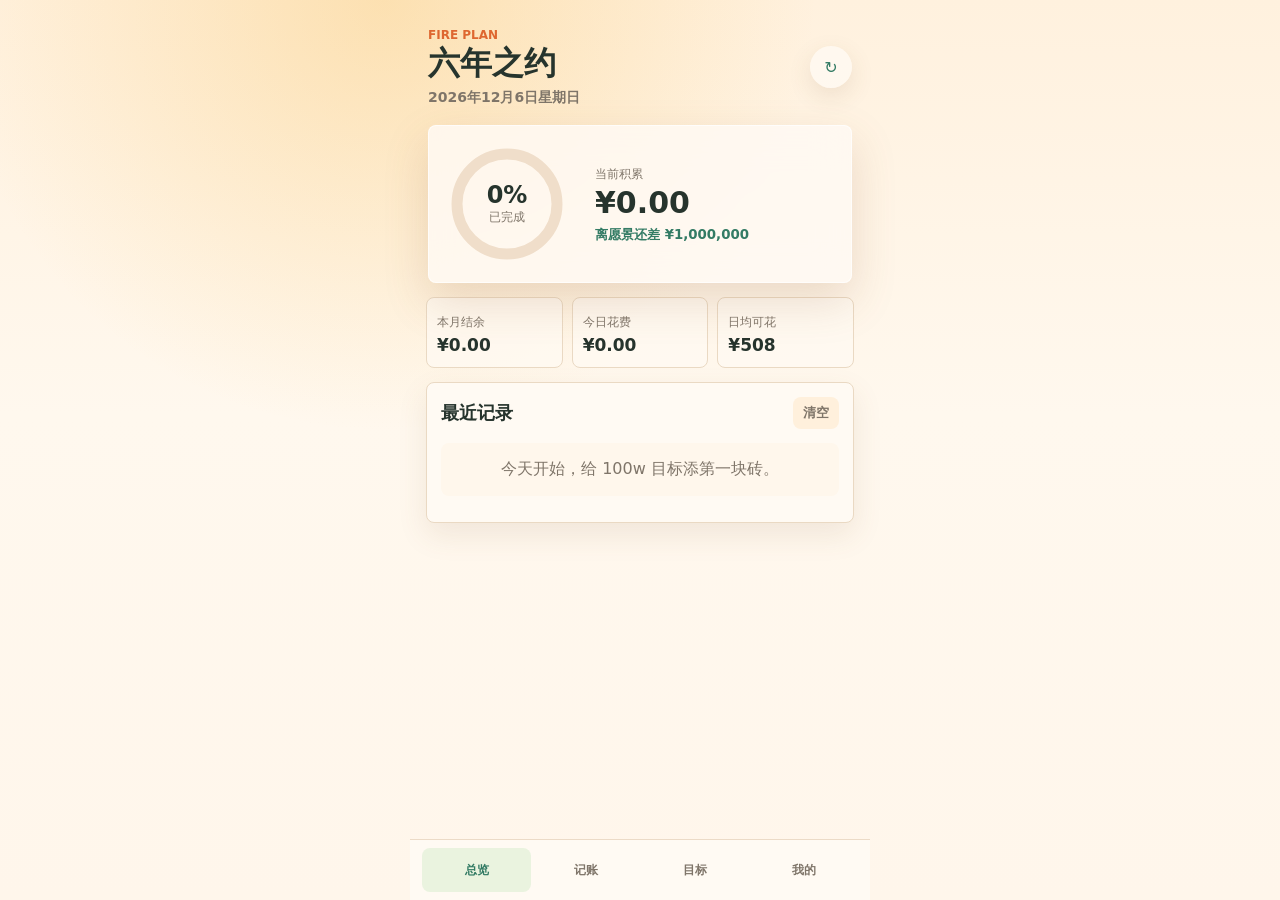
==== index.html @ 0a1e8b1b "Initial six year ledger app" ====
<!doctype html>
<html lang="zh-CN">
  <head>
    <meta charset="UTF-8" />
    <meta name="viewport" content="width=device-width, initial-scale=1.0" />
    <meta name="theme-color" content="#fff1de" />
    <meta name="apple-mobile-web-app-capable" content="yes" />
    <meta name="apple-mobile-web-app-title" content="六年之约" />
    <title>六年之约记账</title>
    <link rel="icon" href="data:image/svg+xml,%3Csvg xmlns='http://www.w3.org/2000/svg' viewBox='0 0 64 64'%3E%3Crect width='64' height='64' rx='14' fill='%23fff1de'/%3E%3Cpath d='M32 10c8 8 14 17 14 27a14 14 0 1 1-28 0c0-10 6-19 14-27Z' fill='%23f38b46'/%3E%3Cpath d='M32 22c5 5 8 10 8 16a8 8 0 1 1-16 0c0-6 3-11 8-16Z' fill='%23337b64'/%3E%3C/svg%3E" />
    <link rel="manifest" href="manifest.webmanifest" />
    <link rel="apple-touch-icon" href="icon.svg" />
    <link rel="stylesheet" href="styles.css?v=7" />
  </head>
  <body>
    <main class="app-shell">
      <section class="app-view active" data-view="home" aria-label="总览">
        <section class="hero" aria-label="FIRE 目标进度">
          <div class="hero-top">
            <div>
              <p class="eyebrow">FIRE PLAN</p>
              <h1>六年之约</h1>
              <p class="today-date" id="todayDate">今天</p>
            </div>
            <button class="icon-button" id="resetDemo" aria-label="重置示例数据" title="重置">
              ↻
            </button>
          </div>

          <div class="progress-card">
            <div class="progress-ring" aria-label="目标完成度">
              <svg viewBox="0 0 120 120" role="img">
                <circle class="ring-bg" cx="60" cy="60" r="50"></circle>
                <circle class="ring-fill" id="ringFill" cx="60" cy="60" r="50"></circle>
              </svg>
              <div class="ring-label">
                <strong id="progressPercent">0%</strong>
                <span>已完成</span>
              </div>
            </div>
            <div class="target-stats">
              <span>当前积累</span>
              <strong id="savedAmount">¥0</strong>
              <small id="targetHint">离愿景更近一点</small>
            </div>
          </div>
        </section>

        <section class="summary-grid" aria-label="本月概览">
          <article>
            <span>本月结余</span>
            <strong id="monthBalance">¥0</strong>
          </article>
          <article>
            <span>今日花费</span>
            <strong id="todayExpense">¥0</strong>
          </article>
          <article>
            <span>日均可花</span>
            <strong id="dailyBudget">¥0</strong>
          </article>
        </section>

        <section class="recent-section" aria-label="最近记录">
          <div class="section-title">
            <h2>最近记录</h2>
            <button id="clearEntries">清空</button>
          </div>
          <div class="empty-state" id="emptyState">今天开始，给 100w 目标添第一块砖。</div>
          <ul class="entry-list" id="entryList"></ul>
        </section>
      </section>

      <section class="app-view" data-view="entry" aria-label="记账">
        <header class="view-header">
          <p class="eyebrow">QUICK ENTRY</p>
          <h1>三秒记一笔</h1>
        </header>

        <section class="entry-panel" aria-label="快速记账">
          <div class="segmented" role="tablist" aria-label="类型">
            <button class="active" data-type="expense" role="tab" aria-selected="true">支出</button>
            <button data-type="income" role="tab" aria-selected="false">收入</button>
            <button data-type="saving" role="tab" aria-selected="false">存入</button>
          </div>

          <label class="amount-field">
            <span>金额</span>
            <input id="amountInput" inputmode="decimal" placeholder="0.00" autocomplete="off" />
          </label>

          <div class="quick-amounts" aria-label="常用金额">
            <button data-amount="12">¥12</button>
            <button data-amount="25">¥25</button>
            <button data-amount="38">¥38</button>
            <button data-amount="68">¥68</button>
          </div>

          <div class="category-grid" id="categoryGrid" aria-label="分类"></div>

          <label class="note-field">
            <span>备注</span>
            <input id="noteInput" placeholder="可选，比如 午饭 / 地铁 / 工资" autocomplete="off" />
          </label>

          <button class="primary-action" id="saveEntry">记一笔</button>
        </section>
      </section>

      <section class="app-view" data-view="goal" aria-label="目标">
        <header class="view-header">
          <p class="eyebrow">TARGET</p>
          <h1>六年之约</h1>
        </header>

        <section class="goal-panel">
          <div class="goal-row">
            <span>愿景锚点</span>
            <strong>¥1,000,000</strong>
          </div>
          <div class="goal-row">
            <span>剩余天数</span>
            <strong id="daysLeft">0 天</strong>
          </div>
          <div class="goal-row">
            <span>参考月节奏</span>
            <strong id="monthlyTarget">¥0</strong>
          </div>
          <div class="warm-meter" aria-label="目标进度条">
            <span id="goalMeter"></span>
          </div>
          <p id="goalSentence" class="goal-sentence">不是硬性任务，只是给未来一个温柔方向。</p>
        </section>

        <section class="analysis-panel" aria-label="消费分析">
          <div class="section-title">
            <h2>消费分析</h2>
            <button id="refreshAdvice">换一张</button>
          </div>
          <div class="analysis-grid">
            <article>
              <span>今日消费</span>
              <strong id="analysisToday">¥0</strong>
            </article>
            <article>
              <span>本月消费</span>
              <strong id="analysisMonth">¥0</strong>
            </article>
            <article>
              <span>今年消费</span>
              <strong id="analysisYear">¥0</strong>
            </article>
            <article>
              <span>本月日均</span>
              <strong id="analysisDailyAvg">¥0</strong>
            </article>
          </div>
          <div class="insight-strip">
            <span>主要花在</span>
            <strong id="topCategory">暂时没有</strong>
          </div>
          <div class="advice-card" aria-label="随机彩蛋建议">
            <span>今日小纸条</span>
            <p id="adviceText">先记几笔账，建议就会更懂你一点。</p>
          </div>
        </section>

        <section class="recent-section">
          <div class="section-title">
            <h2>存钱记录</h2>
          </div>
          <ul class="entry-list compact" id="savingList"></ul>
        </section>
      </section>

      <section class="app-view" data-view="profile" aria-label="我的">
        <header class="view-header">
          <p class="eyebrow">PROFILE</p>
          <h1>我的计划</h1>
        </header>

        <section class="profile-grid">
          <article>
            <span>计划名称</span>
            <strong>六年之约</strong>
          </article>
          <article>
            <span>开始日期</span>
            <strong>2026.04.26</strong>
          </article>
          <article>
            <span>数据位置</span>
            <strong>本机浏览器</strong>
          </article>
          <article>
            <span>备份状态</span>
            <strong id="syncStatus">本机离线可用</strong>
          </article>
        </section>

        <section class="recent-section">
          <div class="section-title">
            <h2>快捷操作</h2>
          </div>
          <label class="sync-field">
            <span>电脑同步地址</span>
            <input id="syncServerInput" placeholder="http://电脑IP:4174" autocomplete="off" />
          </label>
          <div class="action-list">
            <button id="backupNow">备份到电脑</button>
            <button id="restoreNow">从电脑恢复</button>
            <button id="profileAddSaving">快速存入 FIRE</button>
            <button id="profileResetDemo">恢复示例数据</button>
          </div>
        </section>
      </section>
    </main>

    <nav class="bottom-bar" aria-label="主要导航">
      <button class="active" data-view-target="home">总览</button>
      <button data-view-target="entry">记账</button>
      <button data-view-target="goal">目标</button>
      <button data-view-target="profile">我的</button>
    </nav>

    <script src="app.js?v=8"></script>
  </body>
</html>
---- styles.css ----
:root {
  color-scheme: light;
  --bg: #fff6eb;
  --surface: #fffaf3;
  --surface-strong: #fff1de;
  --ink: #26342d;
  --muted: #7f7569;
  --line: #ead9c3;
  --sun: #f38b46;
  --sun-deep: #de6730;
  --rose: #e86f75;
  --leaf: #337b64;
  --gold: #f7bd52;
  --shadow: 0 18px 45px rgba(142, 88, 45, 0.18);
  font-family:
    Inter, "SF Pro Display", "PingFang SC", "Microsoft YaHei", system-ui,
    sans-serif;
}

* {
  box-sizing: border-box;
}

html {
  background: var(--bg);
}

body {
  min-height: 100vh;
  margin: 0;
  color: var(--ink);
  background:
    radial-gradient(circle at 30% 0%, rgba(247, 189, 82, 0.32), transparent 34%),
    linear-gradient(180deg, #fff1de 0%, #fff8ee 46%, #fff6eb 100%);
}

button,
input {
  font: inherit;
}

button {
  border: 0;
  cursor: pointer;
  -webkit-tap-highlight-color: transparent;
}

.app-shell {
  width: min(100%, 460px);
  min-height: 100vh;
  margin: 0 auto;
  padding: 18px 16px 92px;
}

.app-view {
  display: none;
}

.app-view.active {
  display: block;
}

.view-header {
  padding: 10px 2px 18px;
}

.hero {
  padding: 10px 2px 0;
}

.hero-top,
.section-title {
  display: flex;
  align-items: center;
  justify-content: space-between;
  gap: 16px;
}

.eyebrow {
  margin: 0 0 4px;
  color: var(--sun-deep);
  font-size: 12px;
  font-weight: 800;
  letter-spacing: 0;
}

h1,
h2 {
  margin: 0;
  letter-spacing: 0;
}

h1 {
  font-size: 32px;
  line-height: 1.08;
}

.today-date {
  margin: 8px 0 0;
  color: var(--muted);
  font-size: 14px;
  font-weight: 700;
}

h2 {
  font-size: 18px;
}

.icon-button {
  display: grid;
  width: 42px;
  height: 42px;
  place-items: center;
  border-radius: 50%;
  color: var(--leaf);
  background: rgba(255, 250, 243, 0.82);
  box-shadow: 0 8px 24px rgba(116, 79, 43, 0.12);
}

.progress-card {
  display: grid;
  grid-template-columns: 132px 1fr;
  gap: 16px;
  align-items: center;
  margin-top: 18px;
  padding: 18px;
  border: 1px solid rgba(255, 255, 255, 0.7);
  border-radius: 8px;
  background: rgba(255, 250, 243, 0.84);
  box-shadow: var(--shadow);
  backdrop-filter: blur(18px);
}

.progress-ring {
  position: relative;
  width: 120px;
  height: 120px;
}

.progress-ring svg {
  width: 120px;
  height: 120px;
  transform: rotate(-90deg);
}

.progress-ring circle {
  fill: none;
  stroke-width: 11;
}

.ring-bg {
  stroke: #f0deca;
}

.ring-fill {
  stroke: var(--leaf);
  stroke-linecap: round;
  stroke-dasharray: 314;
  stroke-dashoffset: 314;
  transition: stroke-dashoffset 240ms ease;
}

.ring-label {
  position: absolute;
  inset: 0;
  display: grid;
  place-content: center;
  text-align: center;
}

.ring-label strong {
  font-size: 24px;
}

.ring-label span,
.target-stats span,
.summary-grid span,
.amount-field span,
.note-field span,
.sync-field span {
  color: var(--muted);
  font-size: 12px;
}

.target-stats strong {
  display: block;
  margin: 4px 0 6px;
  font-size: 30px;
  line-height: 1.05;
}

.target-stats small {
  color: var(--leaf);
  font-weight: 700;
}

.summary-grid {
  display: grid;
  grid-template-columns: repeat(3, 1fr);
  gap: 9px;
  margin: 14px 0;
}

.summary-grid article {
  min-width: 0;
  padding: 13px 10px;
  border: 1px solid var(--line);
  border-radius: 8px;
  background: rgba(255, 250, 243, 0.78);
}

.summary-grid strong {
  display: block;
  margin-top: 5px;
  font-size: 17px;
  line-height: 1.1;
  overflow-wrap: anywhere;
}

.entry-panel,
.recent-section,
.goal-panel,
.profile-grid,
.analysis-panel {
  padding: 14px;
  border: 1px solid var(--line);
  border-radius: 8px;
  background: var(--surface);
  box-shadow: 0 12px 30px rgba(127, 91, 55, 0.11);
}

.segmented {
  display: grid;
  grid-template-columns: repeat(3, 1fr);
  gap: 6px;
  padding: 4px;
  border-radius: 8px;
  background: var(--surface-strong);
}

.segmented button,
.quick-amounts button,
.category-grid button {
  min-height: 42px;
  border-radius: 8px;
  color: var(--ink);
  background: transparent;
  font-weight: 750;
}

.segmented button.active {
  color: #fff;
  background: var(--leaf);
  box-shadow: 0 8px 18px rgba(51, 123, 100, 0.22);
}

.amount-field,
.note-field,
.sync-field {
  display: grid;
  gap: 7px;
  margin-top: 14px;
}

.amount-field input,
.note-field input,
.sync-field input {
  width: 100%;
  min-height: 56px;
  padding: 0 14px;
  border: 1px solid var(--line);
  border-radius: 8px;
  outline: none;
  color: var(--ink);
  background: #fffdf9;
}

.amount-field input {
  font-size: 34px;
  font-weight: 850;
}

.amount-field input:focus,
.note-field input:focus,
.sync-field input:focus {
  border-color: var(--sun);
  box-shadow: 0 0 0 4px rgba(243, 139, 70, 0.16);
}

.quick-amounts {
  display: grid;
  grid-template-columns: repeat(4, 1fr);
  gap: 8px;
  margin-top: 10px;
}

.quick-amounts button {
  color: var(--sun-deep);
  background: #fff0dc;
}

.category-grid {
  display: grid;
  grid-template-columns: repeat(4, 1fr);
  gap: 8px;
  margin-top: 12px;
}

.category-grid button {
  display: grid;
  min-height: 68px;
  place-items: center;
  padding: 8px 4px;
  border: 1px solid transparent;
  background: #fff7ec;
}

.category-grid button.active {
  border-color: var(--sun);
  color: var(--sun-deep);
  background: #ffe7ca;
}

.category-grid i {
  display: block;
  font-style: normal;
  font-size: 22px;
}

.category-grid span {
  font-size: 12px;
  font-weight: 760;
}

.primary-action {
  width: 100%;
  min-height: 56px;
  margin-top: 14px;
  border-radius: 8px;
  color: #fff;
  background: linear-gradient(135deg, var(--sun), var(--rose));
  font-size: 17px;
  font-weight: 850;
  box-shadow: 0 12px 24px rgba(232, 111, 117, 0.28);
}

.recent-section {
  margin-top: 14px;
}

.analysis-panel {
  display: grid;
  gap: 12px;
  margin-top: 14px;
}

.analysis-grid {
  display: grid;
  grid-template-columns: repeat(2, 1fr);
  gap: 9px;
}

.analysis-grid article {
  min-width: 0;
  padding: 12px;
  border-radius: 8px;
  background: #fff7ec;
}

.analysis-grid span,
.advice-card span,
.insight-strip span {
  color: var(--muted);
  font-size: 12px;
}

.analysis-grid strong {
  display: block;
  margin-top: 6px;
  font-size: 19px;
  line-height: 1.1;
  overflow-wrap: anywhere;
}

.insight-strip {
  display: flex;
  align-items: center;
  justify-content: space-between;
  gap: 12px;
  min-height: 48px;
  padding: 10px 12px;
  border-radius: 8px;
  background: #eaf3df;
}

.insight-strip strong {
  color: var(--leaf);
  text-align: right;
}

.advice-card {
  padding: 14px;
  border-radius: 8px;
  background:
    linear-gradient(135deg, rgba(247, 189, 82, 0.28), rgba(232, 111, 117, 0.14)),
    #fff8ef;
}

.advice-card p {
  margin: 7px 0 0;
  color: var(--ink);
  font-size: 15px;
  font-weight: 720;
  line-height: 1.55;
}

.goal-panel {
  display: grid;
  gap: 12px;
}

.goal-row,
.profile-grid article {
  display: flex;
  align-items: center;
  justify-content: space-between;
  gap: 12px;
  min-height: 48px;
  padding: 10px 0;
  border-bottom: 1px solid var(--line);
}

.goal-row:last-of-type,
.profile-grid article:last-child {
  border-bottom: 0;
}

.goal-row span,
.profile-grid span {
  color: var(--muted);
  font-size: 13px;
}

.goal-row strong,
.profile-grid strong {
  text-align: right;
  font-size: 17px;
}

.warm-meter {
  width: 100%;
  height: 13px;
  overflow: hidden;
  border-radius: 999px;
  background: #f0deca;
}

.warm-meter span {
  display: block;
  width: 0%;
  height: 100%;
  border-radius: inherit;
  background: linear-gradient(90deg, var(--leaf), var(--gold), var(--sun));
  transition: width 240ms ease;
}

.goal-sentence {
  margin: 0;
  color: var(--leaf);
  font-size: 14px;
  font-weight: 750;
  line-height: 1.5;
}

.profile-grid {
  display: grid;
  gap: 0;
}

.action-list {
  display: grid;
  gap: 10px;
  margin-top: 12px;
}

.action-list button {
  width: 100%;
  min-height: 48px;
  border-radius: 8px;
  color: var(--ink);
  background: #fff0dc;
  font-weight: 800;
}

.action-list button:first-child {
  color: #fff;
  background: var(--leaf);
}

.action-list button:nth-child(2) {
  color: var(--leaf);
  background: #eaf3df;
}

.section-title button {
  padding: 7px 10px;
  border-radius: 8px;
  color: var(--muted);
  background: #fff0dc;
  font-size: 13px;
  font-weight: 750;
}

.empty-state {
  margin-top: 14px;
  padding: 16px;
  border-radius: 8px;
  color: var(--muted);
  background: #fff7ec;
  text-align: center;
}

.entry-list {
  display: grid;
  gap: 8px;
  margin: 12px 0 0;
  padding: 0;
  list-style: none;
}

.entry-list li {
  display: grid;
  grid-template-columns: 42px 1fr auto;
  gap: 10px;
  align-items: center;
  padding: 10px;
  border-radius: 8px;
  background: #fff8ef;
}

.entry-list.compact li {
  grid-template-columns: 42px 1fr auto;
}

.plain-row {
  display: block !important;
  padding: 16px !important;
  color: var(--muted);
  text-align: center;
}

.entry-icon {
  display: grid;
  width: 42px;
  height: 42px;
  place-items: center;
  border-radius: 8px;
  background: #ffe7ca;
  font-size: 21px;
}

.entry-meta {
  min-width: 0;
}

.entry-meta strong,
.entry-meta span {
  display: block;
  overflow: hidden;
  text-overflow: ellipsis;
  white-space: nowrap;
}

.entry-meta span {
  color: var(--muted);
  font-size: 12px;
}

.entry-amount {
  font-weight: 850;
}

.entry-amount.income,
.entry-amount.saving {
  color: var(--leaf);
}

.entry-amount.expense {
  color: var(--rose);
}

.bottom-bar {
  position: fixed;
  right: 0;
  bottom: 0;
  left: 0;
  display: grid;
  grid-template-columns: repeat(4, 1fr);
  width: min(100%, 460px);
  margin: 0 auto;
  padding: 8px 12px max(8px, env(safe-area-inset-bottom));
  border-top: 1px solid rgba(234, 217, 195, 0.9);
  background: rgba(255, 250, 243, 0.92);
  backdrop-filter: blur(18px);
}

.bottom-bar button {
  min-height: 44px;
  border-radius: 8px;
  color: var(--muted);
  background: transparent;
  font-size: 12px;
  font-weight: 800;
}

.bottom-bar button.active {
  color: var(--leaf);
  background: #eaf3df;
}

@media (max-width: 360px) {
  .app-shell {
    padding-inline: 12px;
  }

  .progress-card {
    grid-template-columns: 112px 1fr;
    padding: 14px;
  }

  .progress-ring,
  .progress-ring svg {
    width: 104px;
    height: 104px;
  }

  .category-grid {
    grid-template-columns: repeat(3, 1fr);
  }
}
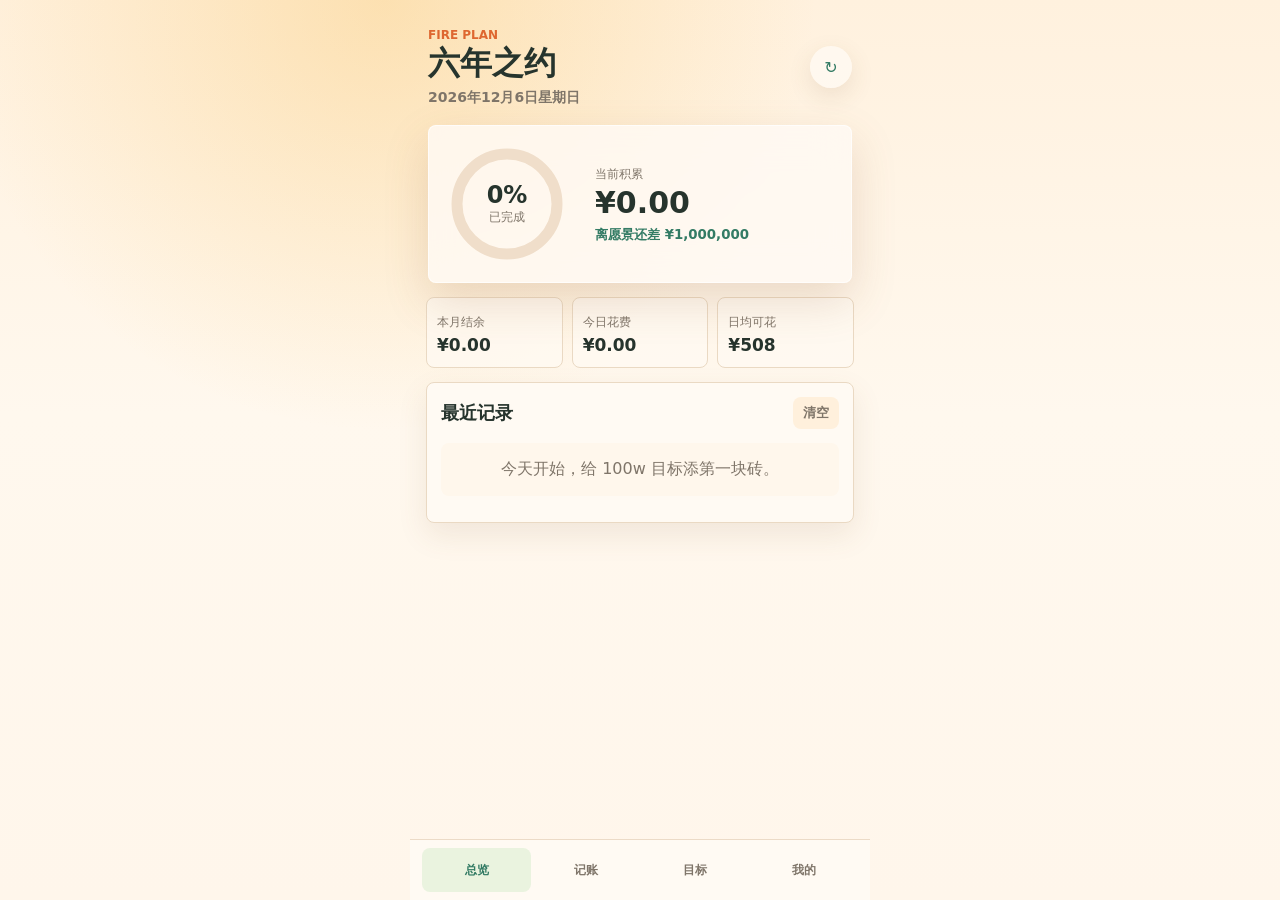
==== commit 672b7876: "Fix backup restore semantics" ====
--- a/index.html
+++ b/index.html
@@ -10,7 +10,7 @@
     <link rel="icon" href="data:image/svg+xml,%3Csvg xmlns='http://www.w3.org/2000/svg' viewBox='0 0 64 64'%3E%3Crect width='64' height='64' rx='14' fill='%23fff1de'/%3E%3Cpath d='M32 10c8 8 14 17 14 27a14 14 0 1 1-28 0c0-10 6-19 14-27Z' fill='%23f38b46'/%3E%3Cpath d='M32 22c5 5 8 10 8 16a8 8 0 1 1-16 0c0-6 3-11 8-16Z' fill='%23337b64'/%3E%3C/svg%3E" />
     <link rel="manifest" href="manifest.webmanifest" />
     <link rel="apple-touch-icon" href="icon.svg" />
-    <link rel="stylesheet" href="styles.css?v=7" />
+    <link rel="stylesheet" href="styles.css?v=8" />
   </head>
   <body>
     <main class="app-shell">
@@ -223,6 +223,6 @@
       <button data-view-target="profile">我的</button>
     </nav>
 
-    <script src="app.js?v=8"></script>
+    <script src="app.js?v=9"></script>
   </body>
 </html>
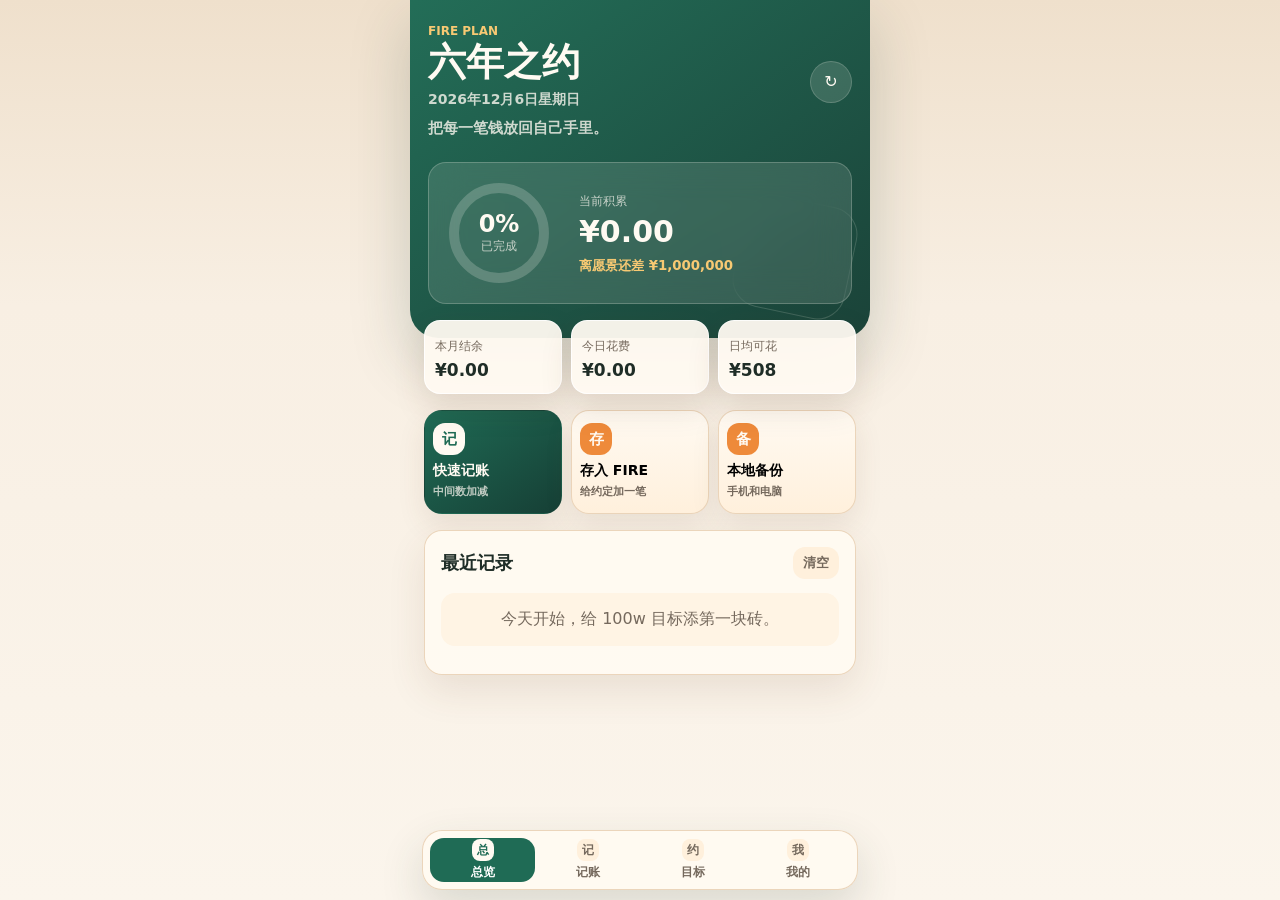
==== commit d2328e0c: "Improve mobile ledger UI with pro design skill" ====
--- a/index.html
+++ b/index.html
@@ -10,7 +10,7 @@
     <link rel="icon" href="data:image/svg+xml,%3Csvg xmlns='http://www.w3.org/2000/svg' viewBox='0 0 64 64'%3E%3Crect width='64' height='64' rx='14' fill='%23fff1de'/%3E%3Cpath d='M32 10c8 8 14 17 14 27a14 14 0 1 1-28 0c0-10 6-19 14-27Z' fill='%23f38b46'/%3E%3Cpath d='M32 22c5 5 8 10 8 16a8 8 0 1 1-16 0c0-6 3-11 8-16Z' fill='%23337b64'/%3E%3C/svg%3E" />
     <link rel="manifest" href="manifest.webmanifest" />
     <link rel="apple-touch-icon" href="icon.svg" />
-    <link rel="stylesheet" href="styles.css?v=8" />
+    <link rel="stylesheet" href="styles.css?v=14" />
   </head>
   <body>
     <main class="app-shell">
@@ -21,6 +21,7 @@
               <p class="eyebrow">FIRE PLAN</p>
               <h1>六年之约</h1>
               <p class="today-date" id="todayDate">今天</p>
+              <p class="hero-note">把每一笔钱放回自己手里。</p>
             </div>
             <button class="icon-button" id="resetDemo" aria-label="重置示例数据" title="重置">
               ↻
@@ -61,6 +62,24 @@
           </article>
         </section>
 
+        <section class="quick-dock" aria-label="快捷操作">
+          <button data-quick-view="entry">
+            <span>记</span>
+            <strong>快速记账</strong>
+            <small>中间数加减</small>
+          </button>
+          <button data-quick-saving>
+            <span>存</span>
+            <strong>存入 FIRE</strong>
+            <small>给约定加一笔</small>
+          </button>
+          <button data-quick-view="profile">
+            <span>备</span>
+            <strong>本地备份</strong>
+            <small>手机和电脑</small>
+          </button>
+        </section>
+
         <section class="recent-section" aria-label="最近记录">
           <div class="section-title">
             <h2>最近记录</h2>
@@ -75,6 +94,7 @@
         <header class="view-header">
           <p class="eyebrow">QUICK ENTRY</p>
           <h1>三秒记一笔</h1>
+          <p class="view-subtitle">先选大概金额，再用加减微调。</p>
         </header>
 
         <section class="entry-panel" aria-label="快速记账">
@@ -89,14 +109,45 @@
             <input id="amountInput" inputmode="decimal" placeholder="0.00" autocomplete="off" />
           </label>
 
-          <div class="quick-amounts" aria-label="常用金额">
-            <button data-amount="12">¥12</button>
-            <button data-amount="25">¥25</button>
-            <button data-amount="38">¥38</button>
-            <button data-amount="68">¥68</button>
-          </div>
-
-          <div class="category-grid" id="categoryGrid" aria-label="分类"></div>
+          <div class="amount-picker" aria-label="金额选择">
+            <div class="amount-preview-card">
+              <span>本次金额</span>
+              <strong id="amountPreview">¥0</strong>
+            </div>
+            <div class="amount-base">
+              <span>中间数</span>
+              <div class="quick-amounts" aria-label="常用金额">
+                <button data-amount="10">¥10</button>
+                <button data-amount="20">¥20</button>
+                <button data-amount="30">¥30</button>
+                <button data-amount="50">¥50</button>
+                <button data-amount="100">¥100</button>
+                <button data-amount="200">¥200</button>
+              </div>
+            </div>
+            <div class="amount-stepper" aria-label="金额微调">
+              <button data-delta="-10">-10</button>
+              <button data-delta="-1">-1</button>
+              <span>微调</span>
+              <button data-delta="1">+1</button>
+              <button data-delta="10">+10</button>
+            </div>
+          </div>
+
+          <div class="category-block">
+            <span class="field-caption">一级分类</span>
+            <div class="category-grid" id="categoryGrid" aria-label="一级分类"></div>
+          </div>
+          <div class="category-block">
+            <span class="field-caption">二级分类</span>
+            <div class="subcategory-grid" id="subcategoryGrid" aria-label="二级分类"></div>
+          </div>
+          <div class="custom-category-wrap" id="customCategoryWrap" hidden>
+            <label class="note-field">
+              <span>自定义分类</span>
+              <input id="customCategoryInput" placeholder="比如 夜宵 / 宠物 / 数码配件" autocomplete="off" />
+            </label>
+          </div>
 
           <label class="note-field">
             <span>备注</span>
@@ -158,6 +209,26 @@
           <div class="insight-strip">
             <span>主要花在</span>
             <strong id="topCategory">暂时没有</strong>
+          </div>
+          <div class="analysis-list" aria-label="月度重点">
+            <article>
+              <span>本月最大一笔</span>
+              <strong id="largestExpense">暂无</strong>
+            </article>
+            <article>
+              <span>最高频消费</span>
+              <strong id="frequentCategory">暂无</strong>
+            </article>
+            <article>
+              <span>消费次数</span>
+              <strong id="expenseCount">0 次</strong>
+            </article>
+          </div>
+          <div class="chart-panel" aria-label="分类花费排行">
+            <div class="section-title compact-title">
+              <h2>分类排行</h2>
+            </div>
+            <div class="bar-list" id="categoryBars"></div>
           </div>
           <div class="advice-card" aria-label="随机彩蛋建议">
             <span>今日小纸条</span>
@@ -217,12 +288,12 @@
     </main>
 
     <nav class="bottom-bar" aria-label="主要导航">
-      <button class="active" data-view-target="home">总览</button>
-      <button data-view-target="entry">记账</button>
-      <button data-view-target="goal">目标</button>
-      <button data-view-target="profile">我的</button>
+      <button class="active" data-view-target="home"><span>总</span>总览</button>
+      <button data-view-target="entry"><span>记</span>记账</button>
+      <button data-view-target="goal"><span>约</span>目标</button>
+      <button data-view-target="profile"><span>我</span>我的</button>
     </nav>
 
-    <script src="app.js?v=9"></script>
+    <script src="app.js?v=14"></script>
   </body>
 </html>
--- a/styles.css
+++ b/styles.css
@@ -1,110 +1,94 @@
 :root {
   color-scheme: light;
-  --bg: #fff6eb;
-  --surface: #fffaf3;
-  --surface-strong: #fff1de;
-  --ink: #26342d;
-  --muted: #7f7569;
-  --line: #ead9c3;
-  --sun: #f38b46;
-  --sun-deep: #de6730;
-  --rose: #e86f75;
-  --leaf: #337b64;
-  --gold: #f7bd52;
-  --shadow: 0 18px 45px rgba(142, 88, 45, 0.18);
-  font-family:
-    Inter, "SF Pro Display", "PingFang SC", "Microsoft YaHei", system-ui,
-    sans-serif;
-}
-
-* {
-  box-sizing: border-box;
-}
-
-html {
-  background: var(--bg);
-}
-
+  --bg: #f7efe3;
+  --surface: #fffaf2;
+  --surface-strong: #fce7c8;
+  --surface-soft: #fff4e4;
+  --ink: #1f2d27;
+  --muted: #75695d;
+  --line: #ead3b8;
+  --sun: #ee8a3a;
+  --sun-deep: #c75d2b;
+  --rose: #d96770;
+  --leaf: #1f6b55;
+  --leaf-dark: #163f35;
+  --gold: #f1b84e;
+  --shadow: 0 18px 45px rgba(98, 64, 36, 0.16);
+  --shadow-strong: 0 24px 60px rgba(42, 67, 54, 0.22);
+  font-family: Inter, "SF Pro Display", "PingFang SC", "Microsoft YaHei", system-ui, sans-serif;
+}
+
+* { box-sizing: border-box; }
+html { background: var(--bg); scroll-behavior: smooth; }
 body {
   min-height: 100vh;
   margin: 0;
   color: var(--ink);
-  background:
-    radial-gradient(circle at 30% 0%, rgba(247, 189, 82, 0.32), transparent 34%),
-    linear-gradient(180deg, #fff1de 0%, #fff8ee 46%, #fff6eb 100%);
-}
-
-button,
-input {
-  font: inherit;
-}
-
+  background: linear-gradient(180deg, #efe0cc 0%, #f8efe3 34%, #fbf5ec 100%);
+  overflow-x: hidden;
+}
+button, input { font: inherit; }
 button {
   border: 0;
   cursor: pointer;
   -webkit-tap-highlight-color: transparent;
+  transition: background-color 180ms ease, border-color 180ms ease, color 180ms ease, box-shadow 180ms ease;
 }
 
 .app-shell {
   width: min(100%, 460px);
   min-height: 100vh;
   margin: 0 auto;
-  padding: 18px 16px 92px;
-}
-
-.app-view {
-  display: none;
-}
-
-.app-view.active {
-  display: block;
-}
-
-.view-header {
-  padding: 10px 2px 18px;
-}
+  padding: 0 14px 96px;
+}
+.app-view { display: none; }
+.app-view.active { display: block; }
 
 .hero {
-  padding: 10px 2px 0;
-}
-
-.hero-top,
-.section-title {
+  position: relative;
+  margin: 0 -14px;
+  padding: 24px 18px 34px;
+  overflow: hidden;
+  color: #fffaf2;
+  background: linear-gradient(145deg, rgba(31, 107, 85, 0.98), rgba(22, 63, 53, 0.98));
+  border-radius: 0 0 28px 28px;
+  box-shadow: var(--shadow-strong);
+}
+.hero::after {
+  content: "";
+  position: absolute;
+  right: 18px;
+  bottom: 24px;
+  width: 112px;
+  height: 112px;
+  border: 1px solid rgba(255, 250, 242, 0.16);
+  border-radius: 28px;
+  transform: rotate(12deg);
+  pointer-events: none;
+}
+.hero-top, .section-title {
   display: flex;
   align-items: center;
   justify-content: space-between;
   gap: 16px;
 }
-
 .eyebrow {
   margin: 0 0 4px;
   color: var(--sun-deep);
   font-size: 12px;
-  font-weight: 800;
+  font-weight: 900;
   letter-spacing: 0;
 }
-
-h1,
-h2 {
-  margin: 0;
-  letter-spacing: 0;
-}
-
-h1 {
-  font-size: 32px;
-  line-height: 1.08;
-}
-
-.today-date {
-  margin: 8px 0 0;
-  color: var(--muted);
-  font-size: 14px;
-  font-weight: 700;
-}
-
-h2 {
-  font-size: 18px;
-}
+.hero .eyebrow { color: #f7c973; }
+h1, h2 { margin: 0; letter-spacing: 0; }
+h1 { font-size: 32px; line-height: 1.08; }
+h2 { font-size: 18px; }
+.hero h1 { color: #fffaf2; font-size: 38px; }
+.today-date { margin: 8px 0 0; color: var(--muted); font-size: 14px; font-weight: 700; }
+.hero .today-date, .hero-note { color: rgba(255, 250, 242, 0.78); }
+.hero-note { margin: 8px 0 0; font-size: 15px; font-weight: 700; line-height: 1.5; }
+.view-header { padding: 24px 4px 18px; }
+.view-subtitle { margin: 8px 0 0; color: var(--muted); font-size: 14px; line-height: 1.5; }
 
 .icon-button {
   display: grid;
@@ -116,525 +100,288 @@
   background: rgba(255, 250, 243, 0.82);
   box-shadow: 0 8px 24px rgba(116, 79, 43, 0.12);
 }
+.hero .icon-button {
+  color: #fffaf2;
+  background: rgba(255, 250, 242, 0.14);
+  border: 1px solid rgba(255, 250, 242, 0.18);
+  box-shadow: none;
+}
 
 .progress-card {
-  display: grid;
-  grid-template-columns: 132px 1fr;
+  position: relative;
+  z-index: 1;
+  display: grid;
+  grid-template-columns: 118px 1fr;
   gap: 16px;
   align-items: center;
-  margin-top: 18px;
-  padding: 18px;
-  border: 1px solid rgba(255, 255, 255, 0.7);
-  border-radius: 8px;
-  background: rgba(255, 250, 243, 0.84);
-  box-shadow: var(--shadow);
+  margin-top: 22px;
+  padding: 16px;
+  border: 1px solid rgba(255, 250, 242, 0.22);
+  border-radius: 18px;
+  background: rgba(255, 250, 242, 0.12);
   backdrop-filter: blur(18px);
 }
-
-.progress-ring {
-  position: relative;
-  width: 120px;
-  height: 120px;
-}
-
-.progress-ring svg {
-  width: 120px;
-  height: 120px;
-  transform: rotate(-90deg);
-}
-
-.progress-ring circle {
-  fill: none;
-  stroke-width: 11;
-}
-
-.ring-bg {
-  stroke: #f0deca;
-}
-
-.ring-fill {
-  stroke: var(--leaf);
-  stroke-linecap: round;
-  stroke-dasharray: 314;
-  stroke-dashoffset: 314;
-  transition: stroke-dashoffset 240ms ease;
-}
-
-.ring-label {
-  position: absolute;
-  inset: 0;
-  display: grid;
-  place-content: center;
-  text-align: center;
-}
-
-.ring-label strong {
-  font-size: 24px;
-}
-
-.ring-label span,
-.target-stats span,
-.summary-grid span,
-.amount-field span,
-.note-field span,
-.sync-field span {
-  color: var(--muted);
-  font-size: 12px;
-}
-
-.target-stats strong {
-  display: block;
-  margin: 4px 0 6px;
-  font-size: 30px;
-  line-height: 1.05;
-}
-
-.target-stats small {
-  color: var(--leaf);
-  font-weight: 700;
-}
+.progress-ring { position: relative; width: 108px; height: 108px; }
+.progress-ring svg { width: 108px; height: 108px; transform: rotate(-90deg); }
+.progress-ring circle { fill: none; stroke-width: 11; }
+.ring-bg { stroke: rgba(255, 250, 242, 0.2); }
+.ring-fill { stroke: var(--gold); stroke-linecap: round; stroke-dasharray: 314; stroke-dashoffset: 314; transition: stroke-dashoffset 240ms ease; }
+.ring-label { position: absolute; inset: 0; display: grid; place-content: center; text-align: center; }
+.ring-label strong { color: #fffaf2; font-size: 24px; }
+.ring-label span, .target-stats span { color: rgba(255, 250, 242, 0.72); font-size: 12px; }
+.target-stats strong { display: block; margin: 6px 0 8px; color: #fffaf2; font-size: 30px; line-height: 1.05; }
+.target-stats small { color: #f7c973; font-weight: 900; }
 
 .summary-grid {
-  display: grid;
-  grid-template-columns: repeat(3, 1fr);
+  position: relative;
+  z-index: 2;
+  display: grid;
+  grid-template-columns: repeat(3, minmax(0, 1fr));
   gap: 9px;
-  margin: 14px 0;
-}
-
+  margin: -18px 0 16px;
+}
 .summary-grid article {
   min-width: 0;
-  padding: 13px 10px;
-  border: 1px solid var(--line);
-  border-radius: 8px;
-  background: rgba(255, 250, 243, 0.78);
-}
-
-.summary-grid strong {
-  display: block;
-  margin-top: 5px;
-  font-size: 17px;
+  padding: 14px 10px;
+  border: 1px solid rgba(255, 255, 255, 0.8);
+  border-radius: 16px;
+  background: rgba(255, 250, 242, 0.95);
+  box-shadow: 0 14px 32px rgba(98, 64, 36, 0.13);
+}
+.summary-grid span, .amount-field span, .note-field span, .sync-field span, .field-caption, .amount-base span { color: var(--muted); font-size: 12px; }
+.summary-grid strong { display: block; margin-top: 6px; font-size: 17px; line-height: 1.1; overflow-wrap: anywhere; }
+
+.quick-dock {
+  display: grid;
+  grid-template-columns: repeat(3, minmax(0, 1fr));
+  gap: 9px;
+  margin: 0 0 16px;
+}
+.quick-dock button {
+  display: grid;
+  gap: 5px;
+  min-width: 0;
+  min-height: 104px;
+  padding: 12px 8px;
+  border: 1px solid rgba(234, 211, 184, 0.95);
+  border-radius: 18px;
+  text-align: left;
+  background: linear-gradient(180deg, #fffaf2, #fff0dc);
+  box-shadow: 0 12px 28px rgba(98, 64, 36, 0.1);
+}
+.quick-dock button:first-child {
+  color: #fffaf2;
+  border-color: transparent;
+  background: linear-gradient(145deg, var(--leaf), var(--leaf-dark));
+}
+.quick-dock span {
+  display: grid;
+  width: 32px;
+  height: 32px;
+  place-items: center;
+  border-radius: 12px;
+  color: #fffaf2;
+  background: var(--sun);
+  font-size: 15px;
+  font-weight: 950;
+}
+.quick-dock button:first-child span {
+  color: var(--leaf);
+  background: #fffaf2;
+}
+.quick-dock strong {
+  font-size: 14px;
   line-height: 1.1;
-  overflow-wrap: anywhere;
-}
-
-.entry-panel,
-.recent-section,
-.goal-panel,
-.profile-grid,
-.analysis-panel {
-  padding: 14px;
-  border: 1px solid var(--line);
-  border-radius: 8px;
-  background: var(--surface);
-  box-shadow: 0 12px 30px rgba(127, 91, 55, 0.11);
-}
-
+}
+.quick-dock small {
+  color: var(--muted);
+  font-size: 11px;
+  font-weight: 750;
+  line-height: 1.25;
+}
+.quick-dock button:first-child small {
+  color: rgba(255, 250, 242, 0.72);
+}
+
+.entry-panel, .recent-section, .goal-panel, .profile-grid, .analysis-panel {
+  position: relative;
+  padding: 16px;
+  border: 1px solid rgba(234, 211, 184, 0.95);
+  border-radius: 18px;
+  background: rgba(255, 250, 242, 0.96);
+  box-shadow: 0 16px 38px rgba(98, 64, 36, 0.11);
+}
+.entry-panel {
+  overflow: hidden;
+  border-color: rgba(238, 138, 58, 0.22);
+}
+.entry-panel::before {
+  content: "";
+  position: absolute;
+  inset: 0 0 auto;
+  height: 88px;
+  background: linear-gradient(90deg, rgba(31, 107, 85, 0.1), rgba(238, 138, 58, 0.14));
+  pointer-events: none;
+}
+.entry-panel > * {
+  position: relative;
+  z-index: 1;
+}
+.recent-section { margin-top: 14px; }
 .segmented {
   display: grid;
   grid-template-columns: repeat(3, 1fr);
   gap: 6px;
-  padding: 4px;
-  border-radius: 8px;
-  background: var(--surface-strong);
-}
-
-.segmented button,
-.quick-amounts button,
-.category-grid button {
-  min-height: 42px;
-  border-radius: 8px;
+  padding: 5px;
+  border-radius: 14px;
+  background: #f4e4cd;
+}
+.segmented button, .quick-amounts button, .category-grid button, .subcategory-grid button, .amount-stepper button {
+  min-height: 44px;
+  border-radius: 12px;
   color: var(--ink);
   background: transparent;
-  font-weight: 750;
-}
-
-.segmented button.active {
-  color: #fff;
-  background: var(--leaf);
-  box-shadow: 0 8px 18px rgba(51, 123, 100, 0.22);
-}
-
-.amount-field,
-.note-field,
-.sync-field {
-  display: grid;
-  gap: 7px;
-  margin-top: 14px;
-}
-
-.amount-field input,
-.note-field input,
-.sync-field input {
-  width: 100%;
-  min-height: 56px;
-  padding: 0 14px;
-  border: 1px solid var(--line);
-  border-radius: 8px;
-  outline: none;
-  color: var(--ink);
-  background: #fffdf9;
-}
-
-.amount-field input {
-  font-size: 34px;
   font-weight: 850;
 }
-
-.amount-field input:focus,
-.note-field input:focus,
-.sync-field input:focus {
-  border-color: var(--sun);
-  box-shadow: 0 0 0 4px rgba(243, 139, 70, 0.16);
-}
-
-.quick-amounts {
+.segmented button.active { color: #fff; background: var(--leaf); box-shadow: 0 10px 24px rgba(31, 107, 85, 0.24); }
+.amount-field { display: none; }
+.note-field, .sync-field { display: grid; gap: 7px; margin-top: 14px; }
+.note-field input, .sync-field input {
+  width: 100%; min-height: 56px; padding: 0 14px; border: 1px solid var(--line); border-radius: 14px; outline: none; color: var(--ink); background: #fffdf9;
+}
+.note-field input:focus, .sync-field input:focus { border-color: var(--sun); box-shadow: 0 0 0 4px rgba(238, 138, 58, 0.16); }
+
+.amount-picker { display: grid; gap: 14px; margin-top: 16px; }
+.amount-preview-card {
+  display: grid;
+  gap: 8px;
+  padding: 18px;
+  border-radius: 20px;
+  color: #fffaf2;
+  background: linear-gradient(135deg, rgba(238, 138, 58, 0.94), rgba(217, 103, 112, 0.92));
+  box-shadow: 0 18px 40px rgba(201, 96, 60, 0.28);
+}
+.amount-preview-card span { color: rgba(255, 250, 242, 0.82); font-size: 13px; font-weight: 900; }
+.amount-preview-card strong { color: #fffaf2; font-size: 42px; line-height: 1; overflow-wrap: anywhere; }
+.quick-amounts { display: grid; grid-template-columns: repeat(3, 1fr); gap: 8px; margin-top: 8px; }
+.quick-amounts button { color: var(--sun-deep); background: #fff0dc; border: 1px solid rgba(238, 138, 58, 0.16); }
+.amount-stepper { display: grid; grid-template-columns: 1fr 1fr 54px 1fr 1fr; gap: 7px; align-items: center; }
+.amount-stepper button { color: var(--leaf); background: #e7f0e1; }
+.amount-stepper span { display: grid; min-height: 46px; place-items: center; color: var(--muted); border: 1px solid var(--line); border-radius: 12px; background: #fffdf9; font-size: 12px; font-weight: 900; }
+
+.category-block { display: grid; gap: 8px; margin-top: 16px; }
+.category-grid { display: grid; grid-template-columns: repeat(4, 1fr); gap: 8px; }
+.subcategory-grid { display: flex; gap: 8px; overflow-x: auto; padding-bottom: 2px; scrollbar-width: none; }
+.subcategory-grid::-webkit-scrollbar { display: none; }
+.category-grid button { display: grid; min-height: 76px; place-items: center; padding: 8px 4px; border: 1px solid transparent; background: #fff4e4; }
+.subcategory-grid button { flex: 0 0 auto; min-width: 82px; padding: 0 14px; border: 1px solid transparent; background: #fff4e4; }
+.category-grid button.active, .subcategory-grid button.active { border-color: rgba(31, 107, 85, 0.24); color: var(--leaf); background: #e7f0e1; box-shadow: inset 0 0 0 1px rgba(31, 107, 85, 0.08); }
+.category-grid i { display: grid; width: 34px; height: 34px; place-items: center; border-radius: 12px; color: #fff; background: var(--leaf); font-style: normal; font-size: 15px; font-weight: 900; }
+.category-grid span { font-size: 12px; font-weight: 800; }
+.primary-action { width: 100%; min-height: 58px; margin-top: 16px; border-radius: 16px; color: #fff; background: linear-gradient(135deg, var(--leaf), var(--leaf-dark)); font-size: 17px; font-weight: 900; box-shadow: 0 16px 30px rgba(31, 107, 85, 0.25); }
+
+.analysis-panel { display: grid; gap: 12px; margin-top: 14px; background: #fffaf2; }
+.analysis-grid { display: grid; grid-template-columns: repeat(2, 1fr); gap: 9px; }
+.analysis-grid article, .analysis-list article, .chart-panel { background: #fff4e4; border: 1px solid rgba(234, 211, 184, 0.7); }
+.analysis-grid article { min-width: 0; padding: 12px; border-radius: 14px; }
+.analysis-grid span, .advice-card span, .insight-strip span, .analysis-list span { color: var(--muted); font-size: 12px; }
+.analysis-grid strong { display: block; margin-top: 6px; font-size: 19px; line-height: 1.1; overflow-wrap: anywhere; }
+.insight-strip { display: flex; align-items: center; justify-content: space-between; gap: 12px; min-height: 48px; padding: 10px 12px; border-radius: 14px; background: #e7f0e1; }
+.insight-strip strong { color: var(--leaf); text-align: right; }
+.analysis-list { display: grid; gap: 8px; }
+.analysis-list article { display: flex; align-items: center; justify-content: space-between; gap: 12px; min-height: 46px; padding: 10px 12px; border-radius: 14px; }
+.analysis-list strong { text-align: right; font-size: 15px; overflow-wrap: anywhere; }
+.chart-panel { display: grid; gap: 10px; padding: 12px; border-radius: 14px; }
+.compact-title h2 { font-size: 15px; }
+.bar-list { display: grid; gap: 10px; }
+.bar-row { display: grid; gap: 6px; }
+.bar-meta { display: flex; align-items: center; justify-content: space-between; gap: 10px; font-size: 13px; }
+.bar-meta span { color: var(--ink); font-weight: 850; }
+.bar-meta strong { color: var(--muted); font-size: 13px; }
+.bar-track { height: 10px; overflow: hidden; border-radius: 999px; background: #efd8ba; }
+.bar-track i { display: block; height: 100%; border-radius: inherit; background: linear-gradient(90deg, var(--leaf), var(--sun)); }
+.empty-chart { padding: 12px; color: var(--muted); text-align: center; font-size: 13px; }
+.advice-card { padding: 14px; border-radius: 16px; background: linear-gradient(135deg, rgba(247, 189, 82, 0.28), rgba(232, 111, 117, 0.14)), #fff8ef; }
+.advice-card p { margin: 7px 0 0; color: var(--ink); font-size: 15px; font-weight: 720; line-height: 1.55; }
+
+.goal-panel { display: grid; gap: 12px; }
+.goal-row, .profile-grid article { display: flex; align-items: center; justify-content: space-between; gap: 12px; min-height: 48px; padding: 10px 0; border-bottom: 1px solid var(--line); }
+.goal-row:last-of-type, .profile-grid article:last-child { border-bottom: 0; }
+.goal-row span, .profile-grid span { color: var(--muted); font-size: 13px; }
+.goal-row strong, .profile-grid strong { text-align: right; font-size: 17px; }
+.warm-meter { width: 100%; height: 13px; overflow: hidden; border-radius: 999px; background: #efd8ba; }
+.warm-meter span { display: block; width: 0%; height: 100%; border-radius: inherit; background: linear-gradient(90deg, var(--leaf), var(--gold), var(--sun)); transition: width 240ms ease; }
+.goal-sentence { margin: 0; color: var(--leaf); font-size: 14px; font-weight: 800; line-height: 1.5; }
+.profile-grid { display: grid; gap: 0; }
+.action-list { display: grid; gap: 10px; margin-top: 12px; }
+.action-list button { width: 100%; min-height: 48px; border-radius: 14px; color: var(--ink); background: #fff0dc; font-weight: 850; }
+.action-list button:first-child { color: #fff; background: var(--leaf); }
+.action-list button:nth-child(2) { color: var(--leaf); background: #e7f0e1; }
+.section-title button { padding: 7px 10px; border-radius: 12px; color: var(--muted); background: #fff0dc; font-size: 13px; font-weight: 800; }
+.empty-state { margin-top: 14px; padding: 16px; border-radius: 14px; color: var(--muted); background: #fff4e4; text-align: center; }
+.entry-list { display: grid; gap: 8px; margin: 12px 0 0; padding: 0; list-style: none; }
+.entry-list li { display: grid; grid-template-columns: 42px 1fr auto; gap: 10px; align-items: center; padding: 10px; border-radius: 14px; background: #fff4e4; }
+.entry-list.compact li { grid-template-columns: 42px 1fr auto; }
+.plain-row { display: block !important; padding: 16px !important; color: var(--muted); text-align: center; }
+.entry-icon { display: grid; width: 42px; height: 42px; place-items: center; border-radius: 12px; color: #fff; background: var(--leaf); font-size: 15px; font-weight: 900; }
+.entry-meta { min-width: 0; }
+.entry-meta strong, .entry-meta span { display: block; overflow: hidden; text-overflow: ellipsis; white-space: nowrap; }
+.entry-meta span { color: var(--muted); font-size: 12px; }
+.entry-amount { font-weight: 900; }
+.entry-amount.income, .entry-amount.saving { color: var(--leaf); }
+.entry-amount.expense { color: var(--rose); }
+
+.bottom-bar {
+  position: fixed;
+  right: auto;
+  bottom: 10px;
+  left: 50%;
   display: grid;
   grid-template-columns: repeat(4, 1fr);
-  gap: 8px;
-  margin-top: 10px;
-}
-
-.quick-amounts button {
-  color: var(--sun-deep);
-  background: #fff0dc;
-}
-
-.category-grid {
-  display: grid;
-  grid-template-columns: repeat(4, 1fr);
-  gap: 8px;
-  margin-top: 12px;
-}
-
-.category-grid button {
-  display: grid;
-  min-height: 68px;
+  width: min(calc(100% - 24px), 436px);
+  margin: 0 auto;
+  padding: 7px;
+  border: 1px solid rgba(234, 211, 184, 0.95);
+  border-radius: 20px;
+  background: rgba(255, 250, 242, 0.94);
+  box-shadow: 0 18px 44px rgba(42, 67, 54, 0.16);
+  backdrop-filter: blur(18px);
+  transform: translateX(-50%);
+}
+.bottom-bar button { min-height: 44px; border-radius: 14px; color: var(--muted); background: transparent; font-size: 12px; font-weight: 900; }
+.bottom-bar button {
+  display: grid;
+  gap: 2px;
   place-items: center;
-  padding: 8px 4px;
-  border: 1px solid transparent;
-  background: #fff7ec;
-}
-
-.category-grid button.active {
-  border-color: var(--sun);
-  color: var(--sun-deep);
-  background: #ffe7ca;
-}
-
-.category-grid i {
-  display: block;
-  font-style: normal;
-  font-size: 22px;
-}
-
-.category-grid span {
-  font-size: 12px;
-  font-weight: 760;
-}
-
-.primary-action {
-  width: 100%;
-  min-height: 56px;
-  margin-top: 14px;
-  border-radius: 8px;
-  color: #fff;
-  background: linear-gradient(135deg, var(--sun), var(--rose));
-  font-size: 17px;
-  font-weight: 850;
-  box-shadow: 0 12px 24px rgba(232, 111, 117, 0.28);
-}
-
-.recent-section {
-  margin-top: 14px;
-}
-
-.analysis-panel {
-  display: grid;
-  gap: 12px;
-  margin-top: 14px;
-}
-
-.analysis-grid {
-  display: grid;
-  grid-template-columns: repeat(2, 1fr);
-  gap: 9px;
-}
-
-.analysis-grid article {
-  min-width: 0;
-  padding: 12px;
-  border-radius: 8px;
-  background: #fff7ec;
-}
-
-.analysis-grid span,
-.advice-card span,
-.insight-strip span {
-  color: var(--muted);
-  font-size: 12px;
-}
-
-.analysis-grid strong {
-  display: block;
-  margin-top: 6px;
-  font-size: 19px;
-  line-height: 1.1;
-  overflow-wrap: anywhere;
-}
-
-.insight-strip {
-  display: flex;
-  align-items: center;
-  justify-content: space-between;
-  gap: 12px;
-  min-height: 48px;
-  padding: 10px 12px;
-  border-radius: 8px;
-  background: #eaf3df;
-}
-
-.insight-strip strong {
-  color: var(--leaf);
-  text-align: right;
-}
-
-.advice-card {
-  padding: 14px;
-  border-radius: 8px;
-  background:
-    linear-gradient(135deg, rgba(247, 189, 82, 0.28), rgba(232, 111, 117, 0.14)),
-    #fff8ef;
-}
-
-.advice-card p {
-  margin: 7px 0 0;
-  color: var(--ink);
-  font-size: 15px;
-  font-weight: 720;
-  line-height: 1.55;
-}
-
-.goal-panel {
-  display: grid;
-  gap: 12px;
-}
-
-.goal-row,
-.profile-grid article {
-  display: flex;
-  align-items: center;
-  justify-content: space-between;
-  gap: 12px;
-  min-height: 48px;
-  padding: 10px 0;
-  border-bottom: 1px solid var(--line);
-}
-
-.goal-row:last-of-type,
-.profile-grid article:last-child {
-  border-bottom: 0;
-}
-
-.goal-row span,
-.profile-grid span {
-  color: var(--muted);
-  font-size: 13px;
-}
-
-.goal-row strong,
-.profile-grid strong {
-  text-align: right;
-  font-size: 17px;
-}
-
-.warm-meter {
-  width: 100%;
-  height: 13px;
-  overflow: hidden;
-  border-radius: 999px;
-  background: #f0deca;
-}
-
-.warm-meter span {
-  display: block;
-  width: 0%;
-  height: 100%;
-  border-radius: inherit;
-  background: linear-gradient(90deg, var(--leaf), var(--gold), var(--sun));
-  transition: width 240ms ease;
-}
-
-.goal-sentence {
-  margin: 0;
-  color: var(--leaf);
-  font-size: 14px;
-  font-weight: 750;
-  line-height: 1.5;
-}
-
-.profile-grid {
-  display: grid;
-  gap: 0;
-}
-
-.action-list {
-  display: grid;
-  gap: 10px;
-  margin-top: 12px;
-}
-
-.action-list button {
-  width: 100%;
-  min-height: 48px;
-  border-radius: 8px;
-  color: var(--ink);
-  background: #fff0dc;
-  font-weight: 800;
-}
-
-.action-list button:first-child {
-  color: #fff;
-  background: var(--leaf);
-}
-
-.action-list button:nth-child(2) {
-  color: var(--leaf);
-  background: #eaf3df;
-}
-
-.section-title button {
-  padding: 7px 10px;
+}
+.bottom-bar button span {
+  display: grid;
+  width: 22px;
+  height: 22px;
+  place-items: center;
   border-radius: 8px;
   color: var(--muted);
   background: #fff0dc;
-  font-size: 13px;
-  font-weight: 750;
-}
-
-.empty-state {
-  margin-top: 14px;
-  padding: 16px;
-  border-radius: 8px;
-  color: var(--muted);
-  background: #fff7ec;
-  text-align: center;
-}
-
-.entry-list {
-  display: grid;
-  gap: 8px;
-  margin: 12px 0 0;
-  padding: 0;
-  list-style: none;
-}
-
-.entry-list li {
-  display: grid;
-  grid-template-columns: 42px 1fr auto;
-  gap: 10px;
-  align-items: center;
-  padding: 10px;
-  border-radius: 8px;
-  background: #fff8ef;
-}
-
-.entry-list.compact li {
-  grid-template-columns: 42px 1fr auto;
-}
-
-.plain-row {
-  display: block !important;
-  padding: 16px !important;
-  color: var(--muted);
-  text-align: center;
-}
-
-.entry-icon {
-  display: grid;
-  width: 42px;
-  height: 42px;
-  place-items: center;
-  border-radius: 8px;
-  background: #ffe7ca;
-  font-size: 21px;
-}
-
-.entry-meta {
-  min-width: 0;
-}
-
-.entry-meta strong,
-.entry-meta span {
-  display: block;
-  overflow: hidden;
-  text-overflow: ellipsis;
-  white-space: nowrap;
-}
-
-.entry-meta span {
-  color: var(--muted);
   font-size: 12px;
-}
-
-.entry-amount {
-  font-weight: 850;
-}
-
-.entry-amount.income,
-.entry-amount.saving {
+  font-weight: 950;
+}
+.bottom-bar button.active { color: #fff; background: var(--leaf); }
+.bottom-bar button.active span {
   color: var(--leaf);
-}
-
-.entry-amount.expense {
-  color: var(--rose);
-}
-
-.bottom-bar {
-  position: fixed;
-  right: 0;
-  bottom: 0;
-  left: 0;
-  display: grid;
-  grid-template-columns: repeat(4, 1fr);
-  width: min(100%, 460px);
-  margin: 0 auto;
-  padding: 8px 12px max(8px, env(safe-area-inset-bottom));
-  border-top: 1px solid rgba(234, 217, 195, 0.9);
-  background: rgba(255, 250, 243, 0.92);
-  backdrop-filter: blur(18px);
-}
-
-.bottom-bar button {
-  min-height: 44px;
-  border-radius: 8px;
-  color: var(--muted);
-  background: transparent;
-  font-size: 12px;
-  font-weight: 800;
-}
-
-.bottom-bar button.active {
-  color: var(--leaf);
-  background: #eaf3df;
+  background: #fffaf2;
 }
 
 @media (max-width: 360px) {
-  .app-shell {
-    padding-inline: 12px;
+  .app-shell { padding-inline: 12px; }
+  .hero { margin-inline: -12px; }
+  .progress-card { grid-template-columns: 104px 1fr; padding: 14px; }
+  .progress-ring, .progress-ring svg { width: 98px; height: 98px; }
+  .category-grid { grid-template-columns: repeat(3, 1fr); }
+  .quick-dock { grid-template-columns: 1fr; }
+  .quick-dock button {
+    min-height: 76px;
+    grid-template-columns: 36px 1fr;
+    align-items: center;
   }
-
-  .progress-card {
-    grid-template-columns: 112px 1fr;
-    padding: 14px;
-  }
-
-  .progress-ring,
-  .progress-ring svg {
-    width: 104px;
-    height: 104px;
-  }
-
-  .category-grid {
-    grid-template-columns: repeat(3, 1fr);
-  }
-}
+  .quick-dock small { grid-column: 2; }
+}
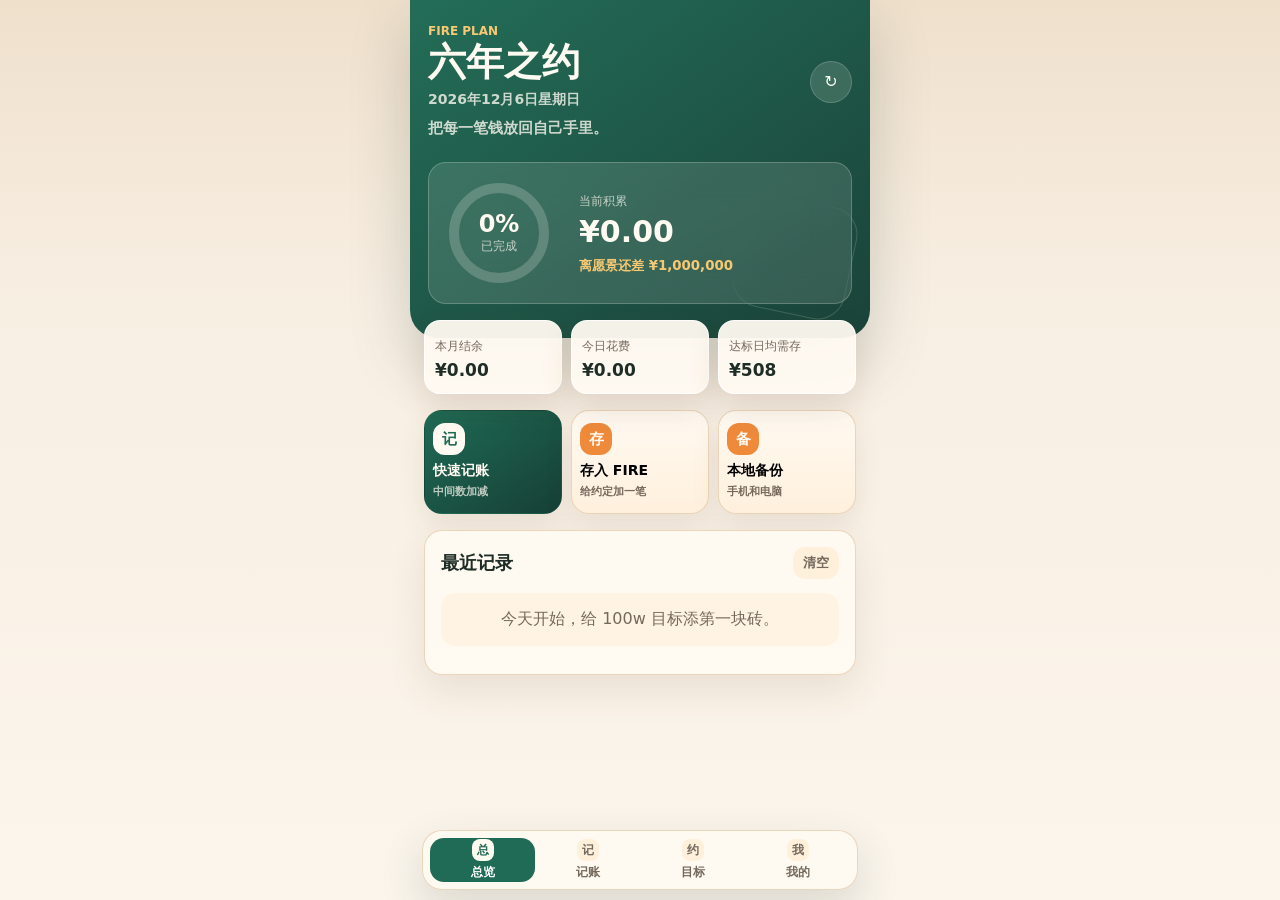
==== commit b4c8fd0d: "Complete Phase 1-3: data safety, SW sync, app modularization - Add CLAUDE.md for agent collaboration" ====
--- a/index.html
+++ b/index.html
@@ -10,7 +10,7 @@
     <link rel="icon" href="data:image/svg+xml,%3Csvg xmlns='http://www.w3.org/2000/svg' viewBox='0 0 64 64'%3E%3Crect width='64' height='64' rx='14' fill='%23fff1de'/%3E%3Cpath d='M32 10c8 8 14 17 14 27a14 14 0 1 1-28 0c0-10 6-19 14-27Z' fill='%23f38b46'/%3E%3Cpath d='M32 22c5 5 8 10 8 16a8 8 0 1 1-16 0c0-6 3-11 8-16Z' fill='%23337b64'/%3E%3C/svg%3E" />
     <link rel="manifest" href="manifest.webmanifest" />
     <link rel="apple-touch-icon" href="icon.svg" />
-    <link rel="stylesheet" href="styles.css?v=14" />
+    <link rel="stylesheet" href="styles.css?v=16" />
   </head>
   <body>
     <main class="app-shell">
@@ -57,7 +57,7 @@
             <strong id="todayExpense">¥0</strong>
           </article>
           <article>
-            <span>日均可花</span>
+            <span>达标日均需存</span>
             <strong id="dailyBudget">¥0</strong>
           </article>
         </section>
@@ -279,7 +279,7 @@
           </label>
           <div class="action-list">
             <button id="backupNow">备份到电脑</button>
-            <button id="restoreNow">从电脑恢复</button>
+            <button id="restoreNow">从电脑恢复并覆盖本地</button>
             <button id="profileAddSaving">快速存入 FIRE</button>
             <button id="profileResetDemo">恢复示例数据</button>
           </div>
@@ -294,6 +294,6 @@
       <button data-view-target="profile"><span>我</span>我的</button>
     </nav>
 
-    <script src="app.js?v=14"></script>
+    <script src="app.js?v=16"></script>
   </body>
 </html>
--- a/styles.css
+++ b/styles.css
@@ -336,6 +336,7 @@
   right: auto;
   bottom: 10px;
   left: 50%;
+  z-index: 100;
   display: grid;
   grid-template-columns: repeat(4, 1fr);
   width: min(calc(100% - 24px), 436px);
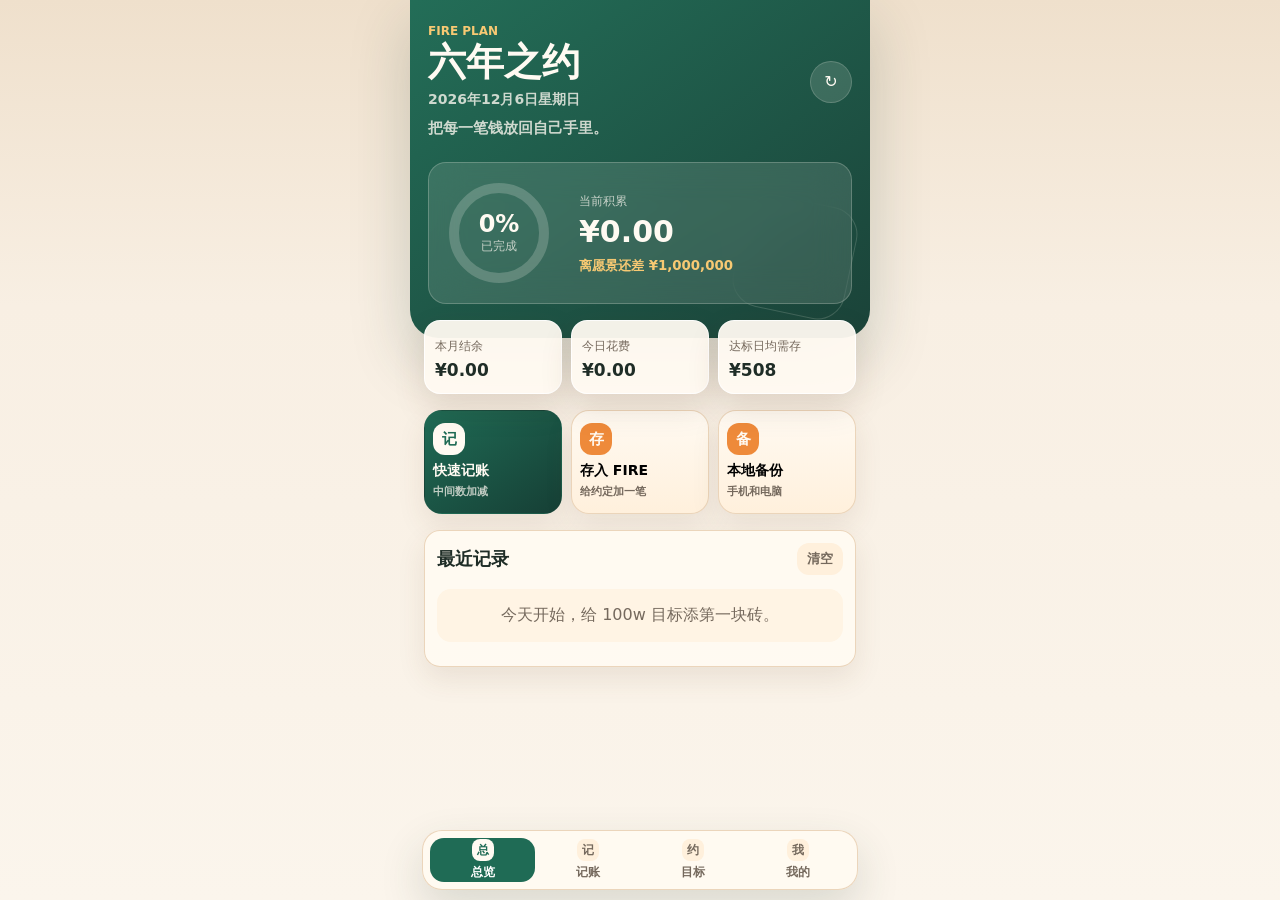
==== commit b91210ad: "Compact entry form, fix stepper layout, bump SW v17" ====
--- a/index.html
+++ b/index.html
@@ -10,7 +10,7 @@
     <link rel="icon" href="data:image/svg+xml,%3Csvg xmlns='http://www.w3.org/2000/svg' viewBox='0 0 64 64'%3E%3Crect width='64' height='64' rx='14' fill='%23fff1de'/%3E%3Cpath d='M32 10c8 8 14 17 14 27a14 14 0 1 1-28 0c0-10 6-19 14-27Z' fill='%23f38b46'/%3E%3Cpath d='M32 22c5 5 8 10 8 16a8 8 0 1 1-16 0c0-6 3-11 8-16Z' fill='%23337b64'/%3E%3C/svg%3E" />
     <link rel="manifest" href="manifest.webmanifest" />
     <link rel="apple-touch-icon" href="icon.svg" />
-    <link rel="stylesheet" href="styles.css?v=16" />
+    <link rel="stylesheet" href="styles.css?v=17" />
   </head>
   <body>
     <main class="app-shell">
@@ -94,7 +94,7 @@
         <header class="view-header">
           <p class="eyebrow">QUICK ENTRY</p>
           <h1>三秒记一笔</h1>
-          <p class="view-subtitle">先选大概金额，再用加减微调。</p>
+          <p class="view-subtitle">选金额，写备注，再分类。</p>
         </header>
 
         <section class="entry-panel" aria-label="快速记账">
@@ -118,21 +118,31 @@
               <span>中间数</span>
               <div class="quick-amounts" aria-label="常用金额">
                 <button data-amount="10">¥10</button>
-                <button data-amount="20">¥20</button>
                 <button data-amount="30">¥30</button>
                 <button data-amount="50">¥50</button>
                 <button data-amount="100">¥100</button>
-                <button data-amount="200">¥200</button>
+                <button data-amount="300">¥300</button>
+                <button data-amount="500">¥500</button>
+                <button data-amount="1000">¥1k</button>
+                <button data-amount="3000">¥3k</button>
+                <button data-amount="5000">¥5k</button>
               </div>
             </div>
             <div class="amount-stepper" aria-label="金额微调">
+              <button data-delta="-100">-100</button>
               <button data-delta="-10">-10</button>
               <button data-delta="-1">-1</button>
               <span>微调</span>
               <button data-delta="1">+1</button>
               <button data-delta="10">+10</button>
-            </div>
-          </div>
+              <button data-delta="100">+100</button>
+            </div>
+          </div>
+
+          <label class="note-field">
+            <span>备注</span>
+            <input id="noteInput" placeholder="可选，比如 午饭 / 地铁 / 工资" autocomplete="off" />
+          </label>
 
           <div class="category-block">
             <span class="field-caption">一级分类</span>
@@ -148,11 +158,6 @@
               <input id="customCategoryInput" placeholder="比如 夜宵 / 宠物 / 数码配件" autocomplete="off" />
             </label>
           </div>
-
-          <label class="note-field">
-            <span>备注</span>
-            <input id="noteInput" placeholder="可选，比如 午饭 / 地铁 / 工资" autocomplete="off" />
-          </label>
 
           <button class="primary-action" id="saveEntry">记一笔</button>
         </section>
@@ -294,6 +299,6 @@
       <button data-view-target="profile"><span>我</span>我的</button>
     </nav>
 
-    <script src="app.js?v=16"></script>
+    <script src="app.js?v=17"></script>
   </body>
 </html>
--- a/styles.css
+++ b/styles.css
@@ -87,8 +87,8 @@
 .today-date { margin: 8px 0 0; color: var(--muted); font-size: 14px; font-weight: 700; }
 .hero .today-date, .hero-note { color: rgba(255, 250, 242, 0.78); }
 .hero-note { margin: 8px 0 0; font-size: 15px; font-weight: 700; line-height: 1.5; }
-.view-header { padding: 24px 4px 18px; }
-.view-subtitle { margin: 8px 0 0; color: var(--muted); font-size: 14px; line-height: 1.5; }
+.view-header { padding: 14px 4px 10px; }
+.view-subtitle { margin: 4px 0 0; color: var(--muted); font-size: 13px; line-height: 1.35; }
 
 .icon-button {
   display: grid;
@@ -205,11 +205,11 @@
 
 .entry-panel, .recent-section, .goal-panel, .profile-grid, .analysis-panel {
   position: relative;
-  padding: 16px;
+  padding: 12px;
   border: 1px solid rgba(234, 211, 184, 0.95);
-  border-radius: 18px;
+  border-radius: 16px;
   background: rgba(255, 250, 242, 0.96);
-  box-shadow: 0 16px 38px rgba(98, 64, 36, 0.11);
+  box-shadow: 0 12px 28px rgba(98, 64, 36, 0.1);
 }
 .entry-panel {
   overflow: hidden;
@@ -219,7 +219,7 @@
   content: "";
   position: absolute;
   inset: 0 0 auto;
-  height: 88px;
+  height: 60px;
   background: linear-gradient(90deg, rgba(31, 107, 85, 0.1), rgba(238, 138, 58, 0.14));
   pointer-events: none;
 }
@@ -231,54 +231,55 @@
 .segmented {
   display: grid;
   grid-template-columns: repeat(3, 1fr);
-  gap: 6px;
-  padding: 5px;
-  border-radius: 14px;
+  gap: 4px;
+  padding: 4px;
+  border-radius: 12px;
   background: #f4e4cd;
 }
 .segmented button, .quick-amounts button, .category-grid button, .subcategory-grid button, .amount-stepper button {
-  min-height: 44px;
-  border-radius: 12px;
+  min-height: 40px;
+  border-radius: 10px;
   color: var(--ink);
   background: transparent;
   font-weight: 850;
 }
 .segmented button.active { color: #fff; background: var(--leaf); box-shadow: 0 10px 24px rgba(31, 107, 85, 0.24); }
 .amount-field { display: none; }
-.note-field, .sync-field { display: grid; gap: 7px; margin-top: 14px; }
+.note-field, .sync-field { display: grid; gap: 5px; margin-top: 10px; }
 .note-field input, .sync-field input {
-  width: 100%; min-height: 56px; padding: 0 14px; border: 1px solid var(--line); border-radius: 14px; outline: none; color: var(--ink); background: #fffdf9;
+  width: 100%; min-height: 46px; padding: 0 12px; border: 1px solid var(--line); border-radius: 12px; outline: none; color: var(--ink); background: #fffdf9;
 }
 .note-field input:focus, .sync-field input:focus { border-color: var(--sun); box-shadow: 0 0 0 4px rgba(238, 138, 58, 0.16); }
 
-.amount-picker { display: grid; gap: 14px; margin-top: 16px; }
+.amount-picker { display: grid; gap: 9px; margin-top: 10px; }
 .amount-preview-card {
   display: grid;
-  gap: 8px;
-  padding: 18px;
-  border-radius: 20px;
+  gap: 5px;
+  padding: 12px;
+  border-radius: 16px;
   color: #fffaf2;
   background: linear-gradient(135deg, rgba(238, 138, 58, 0.94), rgba(217, 103, 112, 0.92));
-  box-shadow: 0 18px 40px rgba(201, 96, 60, 0.28);
-}
-.amount-preview-card span { color: rgba(255, 250, 242, 0.82); font-size: 13px; font-weight: 900; }
-.amount-preview-card strong { color: #fffaf2; font-size: 42px; line-height: 1; overflow-wrap: anywhere; }
-.quick-amounts { display: grid; grid-template-columns: repeat(3, 1fr); gap: 8px; margin-top: 8px; }
+  box-shadow: 0 12px 26px rgba(201, 96, 60, 0.22);
+}
+.amount-preview-card span { color: rgba(255, 250, 242, 0.82); font-size: 12px; font-weight: 900; }
+.amount-preview-card strong { color: #fffaf2; font-size: 34px; line-height: 1; overflow-wrap: anywhere; }
+.quick-amounts { display: grid; grid-template-columns: repeat(3, 1fr); gap: 6px; margin-top: 5px; }
 .quick-amounts button { color: var(--sun-deep); background: #fff0dc; border: 1px solid rgba(238, 138, 58, 0.16); }
-.amount-stepper { display: grid; grid-template-columns: 1fr 1fr 54px 1fr 1fr; gap: 7px; align-items: center; }
-.amount-stepper button { color: var(--leaf); background: #e7f0e1; }
-.amount-stepper span { display: grid; min-height: 46px; place-items: center; color: var(--muted); border: 1px solid var(--line); border-radius: 12px; background: #fffdf9; font-size: 12px; font-weight: 900; }
-
-.category-block { display: grid; gap: 8px; margin-top: 16px; }
-.category-grid { display: grid; grid-template-columns: repeat(4, 1fr); gap: 8px; }
-.subcategory-grid { display: flex; gap: 8px; overflow-x: auto; padding-bottom: 2px; scrollbar-width: none; }
+
+.amount-stepper { display: grid; grid-template-columns: repeat(7, minmax(0, 1fr)); gap: 4px; align-items: center; }
+.amount-stepper button { min-height: 40px; padding: 0 2px; color: var(--leaf); background: #e7f0e1; font-size: 12px; border-radius: 10px; font-weight: 850; }
+.amount-stepper span { display: grid; min-height: 40px; place-items: center; color: var(--muted); border: 1px solid var(--line); border-radius: 10px; background: #fffdf9; font-size: 11px; font-weight: 900; }
+
+.category-block { display: grid; gap: 5px; margin-top: 10px; }
+.category-grid { display: grid; grid-template-columns: repeat(4, 1fr); gap: 6px; }
+.subcategory-grid { display: flex; gap: 6px; overflow-x: auto; padding-bottom: 0; scrollbar-width: none; }
 .subcategory-grid::-webkit-scrollbar { display: none; }
-.category-grid button { display: grid; min-height: 76px; place-items: center; padding: 8px 4px; border: 1px solid transparent; background: #fff4e4; }
-.subcategory-grid button { flex: 0 0 auto; min-width: 82px; padding: 0 14px; border: 1px solid transparent; background: #fff4e4; }
+.category-grid button { display: grid; min-height: 58px; place-items: center; padding: 6px 3px; border: 1px solid transparent; background: #fff4e4; }
+.subcategory-grid button { flex: 0 0 auto; min-width: 72px; min-height: 40px; padding: 0 10px; border: 1px solid transparent; background: #fff4e4; }
 .category-grid button.active, .subcategory-grid button.active { border-color: rgba(31, 107, 85, 0.24); color: var(--leaf); background: #e7f0e1; box-shadow: inset 0 0 0 1px rgba(31, 107, 85, 0.08); }
-.category-grid i { display: grid; width: 34px; height: 34px; place-items: center; border-radius: 12px; color: #fff; background: var(--leaf); font-style: normal; font-size: 15px; font-weight: 900; }
+.category-grid i { display: grid; width: 28px; height: 28px; place-items: center; border-radius: 10px; color: #fff; background: var(--leaf); font-style: normal; font-size: 13px; font-weight: 900; }
 .category-grid span { font-size: 12px; font-weight: 800; }
-.primary-action { width: 100%; min-height: 58px; margin-top: 16px; border-radius: 16px; color: #fff; background: linear-gradient(135deg, var(--leaf), var(--leaf-dark)); font-size: 17px; font-weight: 900; box-shadow: 0 16px 30px rgba(31, 107, 85, 0.25); }
+.primary-action { width: 100%; min-height: 48px; margin-top: 10px; border-radius: 14px; color: #fff; background: linear-gradient(135deg, var(--leaf), var(--leaf-dark)); font-size: 16px; font-weight: 900; box-shadow: 0 12px 24px rgba(31, 107, 85, 0.22); }
 
 .analysis-panel { display: grid; gap: 12px; margin-top: 14px; background: #fffaf2; }
 .analysis-grid { display: grid; grid-template-columns: repeat(2, 1fr); gap: 9px; }
